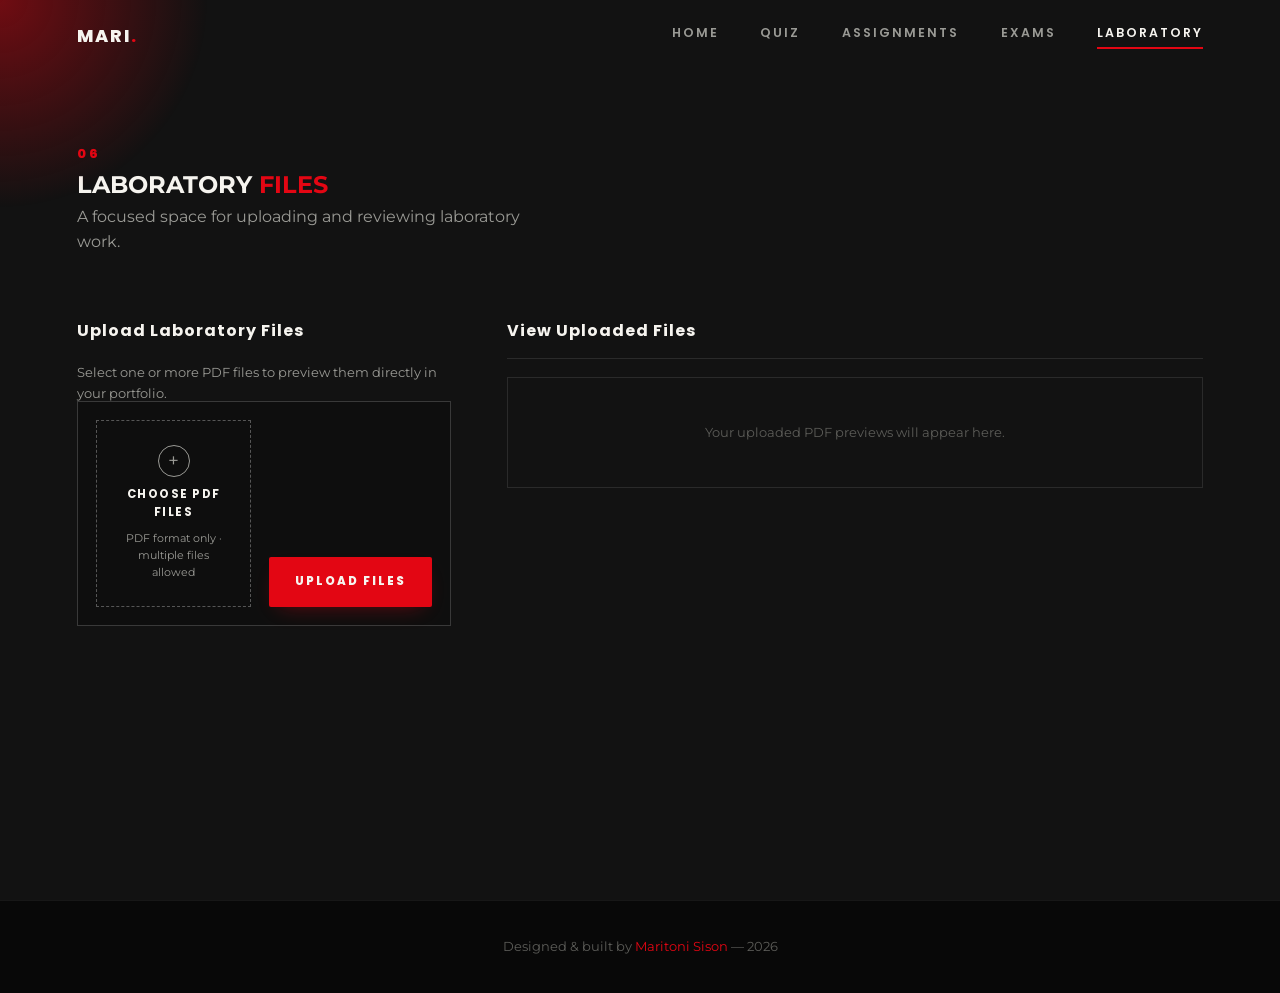
==== laboratory.html @ eb8368e0 "Added Laboratory page with PDF upload feature." ====
<!DOCTYPE html>
<html lang="en">
<head>
<meta charset="UTF-8">
<meta name="viewport" content="width=device-width, initial-scale=1.0">
<title>Laboratory — Maritoni Sison</title>
<link rel="preconnect" href="https://fonts.googleapis.com">
<link rel="preconnect" href="https://fonts.gstatic.com" crossorigin>
<link href="https://fonts.googleapis.com/css2?family=Goblin+One&display=swap" rel="stylesheet">
<link href="https://fonts.googleapis.com/css2?family=Archivo+Black&family=Montserrat:wght@300;400;500;600;700;800&family=Poppins:wght@300;400;600;700;800;900&display=swap" rel="stylesheet">
<link rel="stylesheet" href="styles.css">
</head>
<body>
<div class="cursor-glow" id="cursorGlow"></div>

<header class="navbar" id="navbar">
  <div class="nav-inner">
    <a href="index.html#home" class="nav-logo">MARI<span class="dot">.</span></a>
    <nav class="nav-links" id="navLinks">
      <a href="index.html#home" class="nav-link" data-section="home">HOME</a>
      <a href="index.html#quiz" class="nav-link" data-section="quiz">QUIZ</a>
      <a href="index.html#assignments" class="nav-link" data-section="assignments">ASSIGNMENTS</a>
      <a href="index.html#exams" class="nav-link" data-section="exams">EXAMS</a>
      <a href="laboratory.html" class="nav-link active" data-section="laboratory">LABORATORY</a>
    </nav>
    <button class="nav-toggle" id="navToggle" aria-label="Toggle menu">
      <span></span><span></span><span></span>
    </button>
  </div>
</header>

<main>
  <section id="laboratory" class="section laboratory-page">
    <div class="section-head reveal in-view">
      <span class="section-num">06</span>
      <h1>LABORATORY <span class="text-accent">FILES</span></h1>
      <p>A focused space for uploading and reviewing laboratory work.</p>
    </div>

    <div class="laboratory-layout">
      <div class="laboratory-upload reveal in-view">
        <h3>Upload Laboratory Files</h3>
        <p>Select one or more PDF files to preview them directly in your portfolio.</p>
        <form id="laboratoryForm" class="entry-form">
          <label class="laboratory-picker" for="laboratoryFiles">
            <span class="laboratory-picker-icon" aria-hidden="true">+</span>
            <span class="laboratory-picker-title">CHOOSE PDF FILES</span>
            <span class="laboratory-picker-note" id="laboratoryFileName">PDF format only · multiple files allowed</span>
            <input id="laboratoryFiles" type="file" accept="application/pdf,.pdf" multiple required>
          </label>
          <button class="button" type="submit">UPLOAD FILES</button>
        </form>
      </div>

      <div class="laboratory-viewer reveal in-view">
        <h2 class="laboratory-files-title">View Uploaded Files</h2>
        <p class="laboratory-empty" id="laboratoryEmpty">Your uploaded PDF previews will appear here.</p>
        <div id="laboratoryPreviews"></div>
      </div>
    </div>
  </section>
</main>

<footer class="footer">
  <p>Designed &amp; built by <span class="text-accent">Maritoni Sison</span> — 2026</p>
</footer>
<script src="script.js"></script>
</body>
</html>
---- styles.css ----
/* =========================================================
   TOKENS
========================================================= */
:root{
  --black:#080808;
  --black-2:#121212;
  --black-3:#1b1b1b;
  --red:#e30613;
  --red-deep:#8c0009;
  --red-glow: rgba(227,6,19,.45);
  --white:#f6f4ef;
  --grey:#9a9a95;
  --grey-dim:#5c5c58;

  --font-display:'Poppins', sans-serif;
  --font-body:'Montserrat', sans-serif;
  --font-script:'Great Vibes', cursive;

  --ease: cubic-bezier(.16,.84,.44,1);
}

*{ margin:0; padding:0; box-sizing:border-box; }

html{ scroll-behavior:smooth; }

body{
  background:var(--black);
  color:var(--white);
  font-family:var(--font-body);
  overflow-x:hidden;
  line-height:1.6;
}

::selection{ background:var(--red); color:var(--white); }

a{ text-decoration:none; color:inherit; }
ul{ list-style:none; }

.text-accent{ color:var(--red); }

@media (prefers-reduced-motion: reduce){
  *{ animation-duration:.001ms !important; animation-iteration-count:1 !important; transition-duration:.001ms !important; scroll-behavior:auto !important; }
}

/* =========================================================
   CURSOR GLOW (signature ambient element)
========================================================= */
.cursor-glow{
  position:fixed;
  top:0; left:0;
  width:420px; height:420px;
  border-radius:50%;
  background:radial-gradient(circle, var(--red-glow) 0%, transparent 70%);
  pointer-events:none;
  z-index:2;
  transform:translate(-50%,-50%);
  opacity:0;
  transition:opacity .4s var(--ease);
  will-change:transform;
}
@media (hover:hover){
  .cursor-glow{ opacity:1; }
}

/* =========================================================
   NAVBAR
========================================================= */
.navbar{
  position:fixed;
  top:0; left:0; right:0;
  z-index:100;
  padding:22px 6vw;
  display:flex;
  transition:background .35s var(--ease), padding .35s var(--ease), border-color .35s var(--ease);
  border-bottom:1px solid transparent;
}
.navbar.scrolled{
  background:rgba(8,8,8,.85);
  backdrop-filter:blur(10px);
  padding:14px 6vw;
  border-bottom:1px solid rgba(255,255,255,.08);
}
.nav-inner{
  width:100%;
  display:flex;
  align-items:center;
  justify-content:space-between;
}
.nav-logo{
  font-family:var(--font-display);
  font-weight:800;
  letter-spacing:2px;
  font-size:1.1rem;
}
.nav-logo .dot{ color:var(--red); }

.nav-links{
  display:flex;
  gap:2.6rem;
}
.nav-link{
  font-family:var(--font-display);
  font-size:.78rem;
  font-weight:600;
  letter-spacing:2px;
  color:var(--grey);
  position:relative;
  padding-bottom:6px;
  transition:color .3s var(--ease);
}
.nav-link span{
  font-size:.62rem;
  color:var(--white);
  margin-right:6px;
  font-weight:700;
}
.nav-link::after{
  content:'';
  position:absolute;
  left:0; bottom:0;
  height:2px; width:0;
  background:var(--red);
  transition:width .35s var(--ease);
}
.nav-link:hover, .nav-link.active{ color:var(--white); }
.nav-link:hover::after, .nav-link.active::after{ width:100%; }

.nav-toggle{
  display:none;
  flex-direction:column;
  gap:5px;
  background:none;
  border:none;
  cursor:pointer;
  z-index:110;
}
.nav-toggle span{
  width:26px; height:2px;
  background:var(--white);
  transition:transform .3s var(--ease), opacity .3s var(--ease), background .3s var(--ease);
}
.nav-toggle.open span:nth-child(1){ transform:translateY(7px) rotate(45deg); background:var(--red); }
.nav-toggle.open span:nth-child(2){ opacity:0; }
.nav-toggle.open span:nth-child(3){ transform:translateY(-7px) rotate(-45deg); background:var(--red); }

/* =========================================================
   SECTION SHELL
========================================================= */
.section{
  position:relative;
  padding:140px 6vw 100px;
  min-height:100vh;
}
.section-head{
  max-width:640px;
  margin-bottom:64px;
}
.section-num{
  font-family:var(--font-display);
  color:var(--red);
  font-weight:800;
  font-size:.8rem;
  letter-spacing:3px;
}
.section-head h2{
  font-family:var(--font-display);
  font-size:clamp(2.2rem, 5vw, 3.4rem);
  font-weight:800;
  letter-spacing:1px;
  margin:.4rem 0 1rem;
}
.section-head p{
  color:var(--grey);
  font-size:.98rem;
  max-width:460px;
}

/* =========================================================
   HERO / HOME
========================================================= */
.hero{
  min-height:100vh;
  display:flex;
  flex-direction:column;
  justify-content:center;
  padding-top:110px;
  isolation:isolate;
  background:#000 url('final.png') center center / cover no-repeat;
  overflow:hidden;
}

.hero::before{
  content:'';
  position:absolute;
  inset:0;
  z-index:-1;
  background:linear-gradient(90deg, rgba(0,0,0,.04) 30%, rgba(0,0,0,.7) 74%, rgba(0,0,0,.86));
  pointer-events:none;
}

.hero-noise{
  position:absolute; inset:0;
  background-image:radial-gradient(rgba(255,255,255,.035) 1px, transparent 1px);
  background-size:3px 3px;
  z-index:0;
  pointer-events:none;
}

/* ---- print-frame corner marks (reference detail) ---- */
.frame-marks{
  position:absolute;
  inset:0;
  z-index:4;
  pointer-events:none;
}
.frame-vline{
  position:absolute;
  left:clamp(20px, 4vw, 48px);
  top:12%;
  bottom:12%;
  width:1px;
  background:rgba(255,255,255,.12);
}
.mark{
  position:absolute;
  font-family:monospace;
  font-size:14px;
  line-height:1;
  color:rgba(255,255,255,.25);
}
.mark-tl{ top:26px; left:22px; }
.mark-tr{ top:26px; right:22px; }
.mark-bl{ bottom:26px; left:22px; }
.mark-br{ bottom:26px; right:22px; }

/* ---- stage: wordmark + portrait + signature ---- */
.hero-stage{
  position:relative;
  z-index:1;
  width:100%;
  min-height:clamp(520px, 76vh, 740px);
  padding:0 8vw;
  display:flex;
  justify-content:flex-end;
  align-items:center;
}

.hero-copy{
  position:relative;
  z-index:3;
  width:min(44%, 560px);
  display:flex;
  flex-direction:column;
  align-items:flex-start;
  padding:clamp(1.5rem, 3vw, 3rem) 0;
}

.hero-mega{
  font-family:'Goblin One', serif;
  font-weight:400;
  font-style:normal;
  font-size:clamp(4.4rem, 8.5vw, 8.6rem);
  line-height:.78;
  letter-spacing:-.035em;
  color:var(--white);
  text-align:left;
  text-transform:uppercase;
  position:relative;
  z-index:1;
  white-space:normal;
}

.hero-signature{
  position:relative;
  z-index:3;
  width:min(390px, 100%);
  margin-top:clamp(1.7rem, 3vw, 3rem);
  text-align:left;
}
.hero-kicker{
  color:var(--red);
  font-family:var(--font-display);
  font-size:.68rem;
  font-weight:700;
  letter-spacing:4px;
  margin-bottom:10px;
}
.hero-script{
  font-family:Georgia, 'Times New Roman', serif;
  color:var(--white);
  font-size:clamp(1.7rem, 3vw, 2.7rem);
  font-style:italic;
  letter-spacing:.02em;
  line-height:1;
  text-shadow:0 2px 20px rgba(0,0,0,.5);
}
.hero-blurb{
  margin-top:14px;
  color:rgba(255,255,255,.78);
  font-weight:300;
  font-size:clamp(.68rem, 1.1vw, .78rem);
  line-height:1.75;
  letter-spacing:.2px;
}
.accent-word{ color:var(--red); font-weight:700; }

/* ---- footer row: mini actions + scroll cue ---- */
.hero-foot{
  position:relative;
  z-index:3;
  width:100%;
  margin-top:clamp(1rem, 3vw, 2rem);
  padding:0 6vw;
  display:flex;
  align-items:center;
  justify-content:space-between;
}
.hero-mini-actions{
  display:flex;
  gap:14px;
}
.btn{
  font-family:var(--font-display);
  font-size:.78rem;
  font-weight:700;
  letter-spacing:2px;
  padding:15px 30px;
  border-radius:2px;
  transition:all .35s var(--ease);
  display:inline-block;
}
.btn-sm{ padding:11px 20px; font-size:.68rem; }
.btn-primary{
  background:var(--red);
  color:var(--white);
  box-shadow:0 10px 30px -8px var(--red-glow);
}
.btn-primary:hover{ background:var(--white); color:var(--black); transform:translateY(-3px); }
.btn-ghost{
  border:1px solid rgba(255,255,255,.25);
  color:var(--white);
}
.btn-ghost:hover{ border-color:var(--red); color:var(--red); transform:translateY(-3px); }

.scroll-cue{
  display:flex;
  flex-direction:column;
  align-items:center;
  gap:10px;
  font-family:var(--font-display);
  font-size:.62rem;
  letter-spacing:3px;
  color:var(--grey);
}
.scroll-cue-line{
  width:1px; height:38px;
  background:linear-gradient(var(--red), transparent);
  animation:cue 1.8s ease-in-out infinite;
}
@keyframes cue{
  0%{ transform:scaleY(0); transform-origin:top; }
  50%{ transform:scaleY(1); transform-origin:top; }
  50.01%{ transform-origin:bottom; }
  100%{ transform:scaleY(0); transform-origin:bottom; }
}

/* =========================================================
   REVEAL ON SCROLL
========================================================= */
.reveal{
  opacity:0;
  transform:translateY(28px);
  transition:opacity .8s var(--ease), transform .8s var(--ease);
}
.reveal.in-view{ opacity:1; transform:translateY(0); }

/* =========================================================
   ABOUT ME SECTION
========================================================= */
.about-section{
  background:var(--white);
  color:var(--black);
  padding-top:130px;
}

.about-heading{
  display:flex;
  align-items:baseline;
  gap:20px;
  margin-bottom:70px;
}
.about-num{
  color:rgba(8,8,8,.25);
}
.about-title{
  font-family:var(--font-display);
  font-weight:900;
  font-size:clamp(2.6rem, 7vw, 5.2rem);
  letter-spacing:1px;
  color:var(--red);
  line-height:.95;
}

.about-body{
  display:grid;
  grid-template-columns:.85fr 1.15fr;
  gap:64px;
  align-items:center;
}

.about-photo{
  position:relative;
  width:100%;
}
.about-photo-frame{
  position:relative;
  width:100%;
  aspect-ratio:4 / 5;
  background:var(--black-2);
  border-radius:6px;
  overflow:hidden;
  box-shadow:14px 14px 0 var(--red);
  transition:transform .5s var(--ease), box-shadow .5s var(--ease);
}
.about-photo-frame img{
  width:100%; height:100%;
  object-fit:cover;
  display:block;
  filter:grayscale(15%) contrast(1.05);
  transition:filter .5s var(--ease), transform .6s var(--ease);
}
.about-photo:hover .about-photo-frame{
  transform:translate(-6px,-6px);
  box-shadow:20px 20px 0 var(--red);
}
.about-photo:hover .about-photo-frame img{
  filter:grayscale(0%) contrast(1);
  transform:scale(1.04);
}
.about-photo-tag{
  position:absolute;
  bottom:-16px; left:24px;
  background:var(--black);
  color:var(--white);
  font-family:var(--font-display);
  font-size:.62rem;
  font-weight:700;
  letter-spacing:2px;
  padding:8px 14px;
  border-radius:3px;
}

.about-name{
  font-family:var(--font-display);
  font-weight:800;
  font-size:clamp(1.5rem, 3vw, 2.1rem);
  letter-spacing:1px;
  text-transform:uppercase;
  color:var(--red);
  margin-bottom:22px;
}

.about-desc{
  font-family:var(--font-body);
  font-weight:400;
  font-size:1rem;
  line-height:1.85;
  color:#3a3a3a;
  max-width:520px;
  margin-bottom:36px;
}

.about-skills-label{
  font-family:var(--font-display);
  font-size:.68rem;
  font-weight:700;
  letter-spacing:3px;
  color:var(--black);
  margin-bottom:16px;
  padding-bottom:10px;
  border-bottom:2px solid var(--black);
  display:inline-block;
}

.skills-list{
  display:grid;
  grid-template-columns:repeat(2, minmax(0,1fr));
  gap:12px 28px;
  margin-top:18px;
}
.skills-list li{
  display:flex;
  align-items:center;
  gap:12px;
  font-family:var(--font-body);
  font-weight:600;
  font-size:.92rem;
  color:var(--black);
  transition:transform .3s var(--ease), color .3s var(--ease);
}
.skills-list li:hover{
  transform:translateX(6px);
  color:var(--red);
}
.skill-mark{
  width:9px; height:9px;
  background:var(--red);
  flex:none;
  transform:rotate(45deg);
}

/* =========================================================
   PROJECTS SECTION
========================================================= */
.projects-section{ background:var(--black-2); }
.projects-grid{ display:grid; grid-template-columns:repeat(3,1fr); gap:24px; }
.project-card{ background:var(--black-3); border:1px solid rgba(255,255,255,.1); min-height:310px; padding:28px; position:relative; transition:transform .4s var(--ease), border-color .4s var(--ease); }
.project-card:hover{ border-color:var(--red); transform:translateY(-8px); }
.project-card-red{ background:var(--red); border-color:var(--red); }
.project-number{ color:var(--red); font-family:var(--font-display); font-size:2.8rem; line-height:1; }
.project-card-red .project-number,.project-card-red .project-type{ color:var(--white); }
.project-type{ color:var(--red); font-family:var(--font-display); font-size:.62rem; font-weight:700; letter-spacing:2px; margin-top:36px; }
.project-card h3{ font-family:var(--font-display); font-size:1.3rem; margin:12px 0 14px; }
.project-card p:not(.project-type){ color:var(--grey); font-size:.84rem; line-height:1.8; }
.project-card-red p:not(.project-type){ color:rgba(255,255,255,.78); }
.project-line{ background:var(--red); bottom:28px; height:3px; left:28px; position:absolute; width:42px; }
.project-card-red .project-line{ background:var(--white); }

/* =========================================================
   QUIZ SECTION
========================================================= */
.quiz-section{ background:var(--black-2); }

.quiz-grid{
  display:grid;
  grid-template-columns:repeat(3, 1fr);
  gap:28px;
}

.quiz-card{
  perspective:1200px;
  height:230px;
}
.quiz-card-inner{
  position:relative;
  width:100%; height:100%;
  transition:transform .7s var(--ease);
  transform-style:preserve-3d;
  cursor:pointer;
}
.quiz-card.flipped .quiz-card-inner{ transform:rotateY(180deg); }

.quiz-face{
  position:absolute; inset:0;
  backface-visibility:hidden;
  border-radius:10px;
  padding:26px;
  display:flex;
  flex-direction:column;
  justify-content:space-between;
}
.quiz-front{
  background:var(--black-3);
  border:1px solid rgba(255,255,255,.08);
}
.quiz-front:hover{ border-color:var(--red); }
.quiz-back{
  background:linear-gradient(150deg, var(--red-deep), var(--red));
  transform:rotateY(180deg);
  color:var(--white);
}
.quiz-tag{
  font-family:var(--font-display);
  font-size:.65rem;
  letter-spacing:2px;
  color:var(--red);
  font-weight:700;
}
.quiz-back .quiz-tag{ color:rgba(255,255,255,.75); }
.quiz-q{
  font-family:var(--font-display);
  font-size:1.15rem;
  font-weight:600;
  line-height:1.35;
}
.quiz-hint{
  font-size:.75rem;
  color:var(--grey-dim);
  letter-spacing:1px;
}
.quiz-remove{
  align-self:flex-start;
  background:transparent;
  border:1px solid rgba(255,255,255,.22);
  color:var(--grey);
  cursor:pointer;
  font-family:var(--font-display);
  font-size:.6rem;
  font-weight:700;
  letter-spacing:1.5px;
  padding:8px 12px;
  transition:background .3s var(--ease), border-color .3s var(--ease), color .3s var(--ease);
}
.quiz-remove:hover{ background:var(--white); border-color:var(--white); color:var(--black); }
.quiz-back .quiz-remove{ border-color:rgba(255,255,255,.45); color:var(--white); }
.quiz-back .quiz-remove:hover{ background:var(--white); color:var(--red-deep); }
.quiz-back .quiz-hint{ color:rgba(255,255,255,.65); }
.quiz-a{
  font-size:.95rem;
  font-weight:500;
}

/* =========================================================
   ASSIGNMENTS SECTION
========================================================= */
.assignments-section{ background:var(--black); }

.assignments-grid{
  display:grid;
  grid-template-columns:repeat(3, 1fr);
  gap:26px;
}

.assign-card{
  position:relative;
  background:var(--black-3);
  border:1px solid rgba(255,255,255,.08);
  border-radius:10px;
  overflow:hidden;
  transition:transform .45s var(--ease), border-color .45s var(--ease);
}
.assign-card:hover{ transform:translateY(-8px); border-color:var(--red); }

.assign-thumb{
  height:150px;
  position:relative;
  display:flex;
  align-items:center;
  justify-content:center;
  font-family:var(--font-display);
  font-weight:800;
  font-size:2.2rem;
  color:rgba(255,255,255,.12);
  overflow:hidden;
}
.assign-thumb::after{
  content:attr(data-code);
}
.assign-overlay{
  position:absolute; inset:0;
  background:rgba(227,6,19,.9);
  display:flex;
  align-items:center;
  justify-content:center;
  opacity:0;
  transition:opacity .35s var(--ease);
  font-family:var(--font-display);
  font-size:.75rem;
  letter-spacing:2px;
  font-weight:700;
  color:var(--white);
}
.assign-card:hover .assign-overlay{ opacity:1; }

.assign-body{ padding:20px 22px 24px; }
.assign-subject{
  font-size:.65rem;
  letter-spacing:2px;
  color:var(--red);
  font-family:var(--font-display);
  font-weight:700;
  margin-bottom:8px;
}
.assign-title{
  font-family:var(--font-display);
  font-weight:600;
  font-size:1.05rem;
  margin-bottom:14px;
}
.progress-track{
  width:100%; height:5px;
  background:rgba(255,255,255,.08);
  border-radius:3px;
  overflow:hidden;
  margin-bottom:8px;
}
.progress-fill{
  height:100%;
  width:0%;
  background:linear-gradient(90deg, var(--red-deep), var(--red));
  border-radius:3px;
  transition:width 1.2s var(--ease);
}
.progress-label{
  font-size:.72rem;
  color:var(--grey);
  display:flex;
  justify-content:space-between;
}

/* =========================================================
   EXAMS SECTION
========================================================= */
.exams-section{ background:var(--black-2); }

.exams-layout{
  display:grid;
  grid-template-columns:1.6fr 1fr;
  gap:40px;
  align-items:start;
}

.exams-table-wrap{
  background:var(--black-3);
  border:1px solid rgba(255,255,255,.08);
  border-radius:10px;
  overflow:hidden;
}
.exams-table{
  width:100%;
  border-collapse:collapse;
}
.exams-table th{
  text-align:left;
  font-family:var(--font-display);
  font-size:.65rem;
  letter-spacing:2px;
  color:var(--red);
  padding:18px 22px;
  border-bottom:1px solid rgba(255,255,255,.1);
}
.exams-table td{
  padding:16px 22px;
  font-size:.88rem;
  color:var(--white);
  border-bottom:1px solid rgba(255,255,255,.05);
}
.exams-table tbody tr{ transition:background .3s var(--ease); }
.exams-table tbody tr:hover{ background:rgba(227,6,19,.06); }
.exams-table tbody tr:last-child td{ border-bottom:none; }

.status-pill{
  display:inline-block;
  padding:5px 12px;
  border-radius:20px;
  font-size:.68rem;
  font-weight:700;
  letter-spacing:.5px;
  font-family:var(--font-display);
}
.status-passed{ background:rgba(227,6,19,.15); color:var(--red); }
.status-upcoming{ background:rgba(255,255,255,.1); color:var(--grey); }
.status-review{ background:rgba(255,180,0,.12); color:#e3a600; }

.exams-materials h3{
  font-family:var(--font-display);
  font-size:1rem;
  letter-spacing:1px;
  margin-bottom:20px;
  padding-bottom:14px;
  border-bottom:1px solid rgba(255,255,255,.1);
}
.materials-list li{
  display:flex;
  align-items:center;
  gap:14px;
  padding:14px 0;
  border-bottom:1px solid rgba(255,255,255,.06);
  font-size:.88rem;
  transition:transform .3s var(--ease), color .3s var(--ease);
  cursor:default;
}
.materials-list li:hover{ transform:translateX(6px); color:var(--red); }
.materials-list li:last-child{ border-bottom:none; }
.material-icon{
  width:34px; height:34px;
  flex:none;
  border-radius:50%;
  background:rgba(227,6,19,.12);
  color:var(--red);
  display:flex;
  align-items:center;
  justify-content:center;
  font-family:var(--font-display);
  font-size:.7rem;
  font-weight:800;
}

/* =========================================================
  EDITABLE RECORD CONTROLS
========================================================= */
.entry-form{
  align-items:end;
  background:rgba(0,0,0,.22);
  border:1px solid rgba(255,255,255,.18);
  display:flex;
  gap:18px;
  justify-content:space-between;
  margin:-28px 0 38px;
  padding:18px;
}
.entry-form-light{ background:rgba(8,8,8,.04); border-color:rgba(8,8,8,.22); }
.form-fields{ display:grid; flex:1; gap:14px; grid-template-columns:repeat(3,minmax(0,1fr)); }
.entry-form-light .form-fields{ grid-template-columns:repeat(2,minmax(0,1fr)); }
.form-fields label{ color:var(--grey); display:flex; flex-direction:column; font-family:var(--font-display); font-size:.58rem; font-weight:700; gap:7px; letter-spacing:1.5px; text-transform:uppercase; }
.entry-form-light .form-fields label{ color:#4e4e4a; }
.form-fields input,.form-fields select{ background:rgba(255,255,255,.035); border:1px solid rgba(255,255,255,.3); border-radius:2px; color:var(--white); font-family:var(--font-body); font-size:.75rem; min-width:0; outline:none; padding:12px 13px; transition:border-color .25s var(--ease),background .25s var(--ease); }
.entry-form-light .form-fields input,.entry-form-light .form-fields select{ background:rgba(255,255,255,.65); border-color:rgba(8,8,8,.3); color:var(--black); }
.form-fields input:focus,.form-fields select:focus{ background:rgba(255,255,255,.08); border-color:var(--red); }
.entry-form-light .form-fields input:focus,.entry-form-light .form-fields select:focus{ background:#fff; }
.form-fields input::placeholder{ color:var(--grey-dim); }
.button-dark{ background:var(--black); color:var(--white); }
.button-dark:hover{ background:var(--red); color:var(--white); transform:translateY(-3px); }
.entry-form .button{
  background:var(--red);
  border:0;
  border-radius:2px;
  box-shadow:0 8px 22px -10px var(--red-glow);
  color:var(--white);
  cursor:pointer;
  font-family:var(--font-display);
  font-size:.72rem;
  font-weight:800;
  letter-spacing:2px;
  min-height:50px;
  padding:15px 26px;
  transition:background .3s var(--ease),color .3s var(--ease),transform .3s var(--ease);
  white-space:nowrap;
}
.entry-form .button:hover{ background:var(--white); color:var(--black); transform:translateY(-3px); }

/* =========================================================
  LABORATORY PAGE
========================================================= */
.laboratory-page{ background:var(--black-2); }
.laboratory-layout{ display:grid; grid-template-columns:minmax(240px,.7fr) minmax(0,1.3fr); gap:56px; align-items:start; }
.laboratory-upload{ position:sticky; top:110px; align-self:start; }
.laboratory-upload h3,.laboratory-files-title{ font-family:var(--font-display); font-size:1rem; letter-spacing:1px; margin-bottom:18px; }
.laboratory-upload p{ color:var(--grey); font-size:.84rem; margin-bottom:24px; }
.laboratory-picker{ align-items:center; border:1px dashed rgba(255,255,255,.3); color:var(--grey); cursor:pointer; display:flex; flex-direction:column; gap:8px; justify-content:center; min-height:166px; padding:24px 20px; text-align:center; transition:background .3s var(--ease),border-color .3s var(--ease),color .3s var(--ease); }
.laboratory-picker:hover,.laboratory-picker:focus-within{ background:rgba(227,6,19,.06); border-color:var(--red); color:var(--white); }
.laboratory-picker-icon{ align-items:center; border:1px solid currentColor; border-radius:50%; display:flex; font-size:1.2rem; height:32px; justify-content:center; line-height:1; width:32px; }
.laboratory-picker-title{ color:var(--white); font-family:var(--font-display); font-size:.72rem; font-weight:700; letter-spacing:1.5px; }
.laboratory-picker-note{ font-size:.68rem; }
.laboratory-picker-note.selected{ color:var(--red); font-weight:600; }
.laboratory-picker input{ height:1px; opacity:0; overflow:hidden; position:absolute; width:1px; }
.laboratory-files-title{ border-bottom:1px solid rgba(255,255,255,.1); padding-bottom:14px; }
.laboratory-empty{ border:1px solid rgba(255,255,255,.1); color:var(--grey-dim); padding:44px 24px; text-align:center; font-size:.84rem; }
.laboratory-file{ background:var(--black-3); border:1px solid rgba(255,255,255,.1); margin-top:22px; padding:20px; }
.laboratory-file-head{ align-items:start; display:flex; justify-content:space-between; gap:20px; margin-bottom:16px; }
.laboratory-file h3{ font-family:var(--font-display); font-size:.95rem; font-weight:600; overflow-wrap:anywhere; }
.laboratory-file-type{ color:var(--red); display:block; font-family:var(--font-display); font-size:.6rem; font-weight:700; letter-spacing:2px; margin-bottom:7px; }
.laboratory-file-size{ color:var(--grey); font-size:.7rem; white-space:nowrap; }
.laboratory-file embed{ background:#fff; display:block; height:500px; width:100%; }
.laboratory-file-link{ color:var(--red); display:inline-block; font-family:var(--font-display); font-size:.62rem; font-weight:700; letter-spacing:1.5px; margin-top:16px; }
.laboratory-file-link:hover{ color:var(--white); }

/* =========================================================
  FOOTER
========================================================= */
.footer{
  text-align:center;
  padding:36px 6vw;
  font-size:.8rem;
  color:var(--grey-dim);
  border-top:1px solid rgba(255,255,255,.06);
  background:var(--black);
}

/* =========================================================
   RESPONSIVE
========================================================= */
@media (max-width: 980px){
  .quiz-grid, .assignments-grid{ grid-template-columns:repeat(2, 1fr); }
  .exams-layout{ grid-template-columns:1fr; }
  .about-body{ grid-template-columns:1fr; gap:56px; }
  .about-photo-frame{ max-width:360px; margin:0 auto; }
  .about-photo:hover .about-photo-frame{ transform:none; }

  .hero-signature{ width:min(300px, 100%); }
  .hero-blurb{ font-size:.7rem; }
  .laboratory-layout{ grid-template-columns:1fr; }
  .laboratory-upload{ position:static; }
}

@media (max-width: 720px){
  .nav-links{
    position:fixed;
    top:0; right:0;
    height:100vh;
    width:72vw;
    background:rgba(8,8,8,.98);
    backdrop-filter:blur(12px);
    flex-direction:column;
    justify-content:center;
    gap:2.2rem;
    padding:0 12vw;
    transform:translateX(100%);
    transition:transform .45s var(--ease);
    z-index:105;
    border-left:1px solid rgba(227,6,19,.2);
  }
  .nav-links.open{ transform:translateX(0); }
  .nav-toggle{ display:flex; }

  .quiz-grid, .assignments-grid{ grid-template-columns:1fr; }

  .section{ padding:110px 6vw 70px; }
  .cursor-glow{ display:none; }

  .hero-stage{
    min-height:0;
    padding:30px 8vw 0;
    display:flex;
    flex-direction:column;
    align-items:stretch;
    gap:0;
  }
  .hero-copy{ width:100%; align-items:center; text-align:center; }
  .hero-mega{ font-size:clamp(3.6rem, 16vw, 6.5rem); text-align:center; }
  .hero-signature{
    width:100%;
    text-align:center;
    margin-top:34px;
  }
  .hero-blurb{ margin-left:auto; margin-right:auto; max-width:340px; }
  .hero-foot{ flex-direction:column; gap:22px; margin-top:2.2rem; }
  .frame-vline{ display:none; }

  .about-section{ padding-top:100px; }
  .about-heading{ margin-bottom:44px; }
  .skills-list{ grid-template-columns:1fr; }
  .about-photo-tag{ left:14px; bottom:-14px; }
  .projects-grid{ grid-template-columns:1fr; }
  .entry-form{ align-items:stretch; flex-direction:column; margin-top:-18px; }
  .form-fields,.entry-form-light .form-fields{ grid-template-columns:1fr; }
  .entry-form .button{ align-self:flex-start; }
}
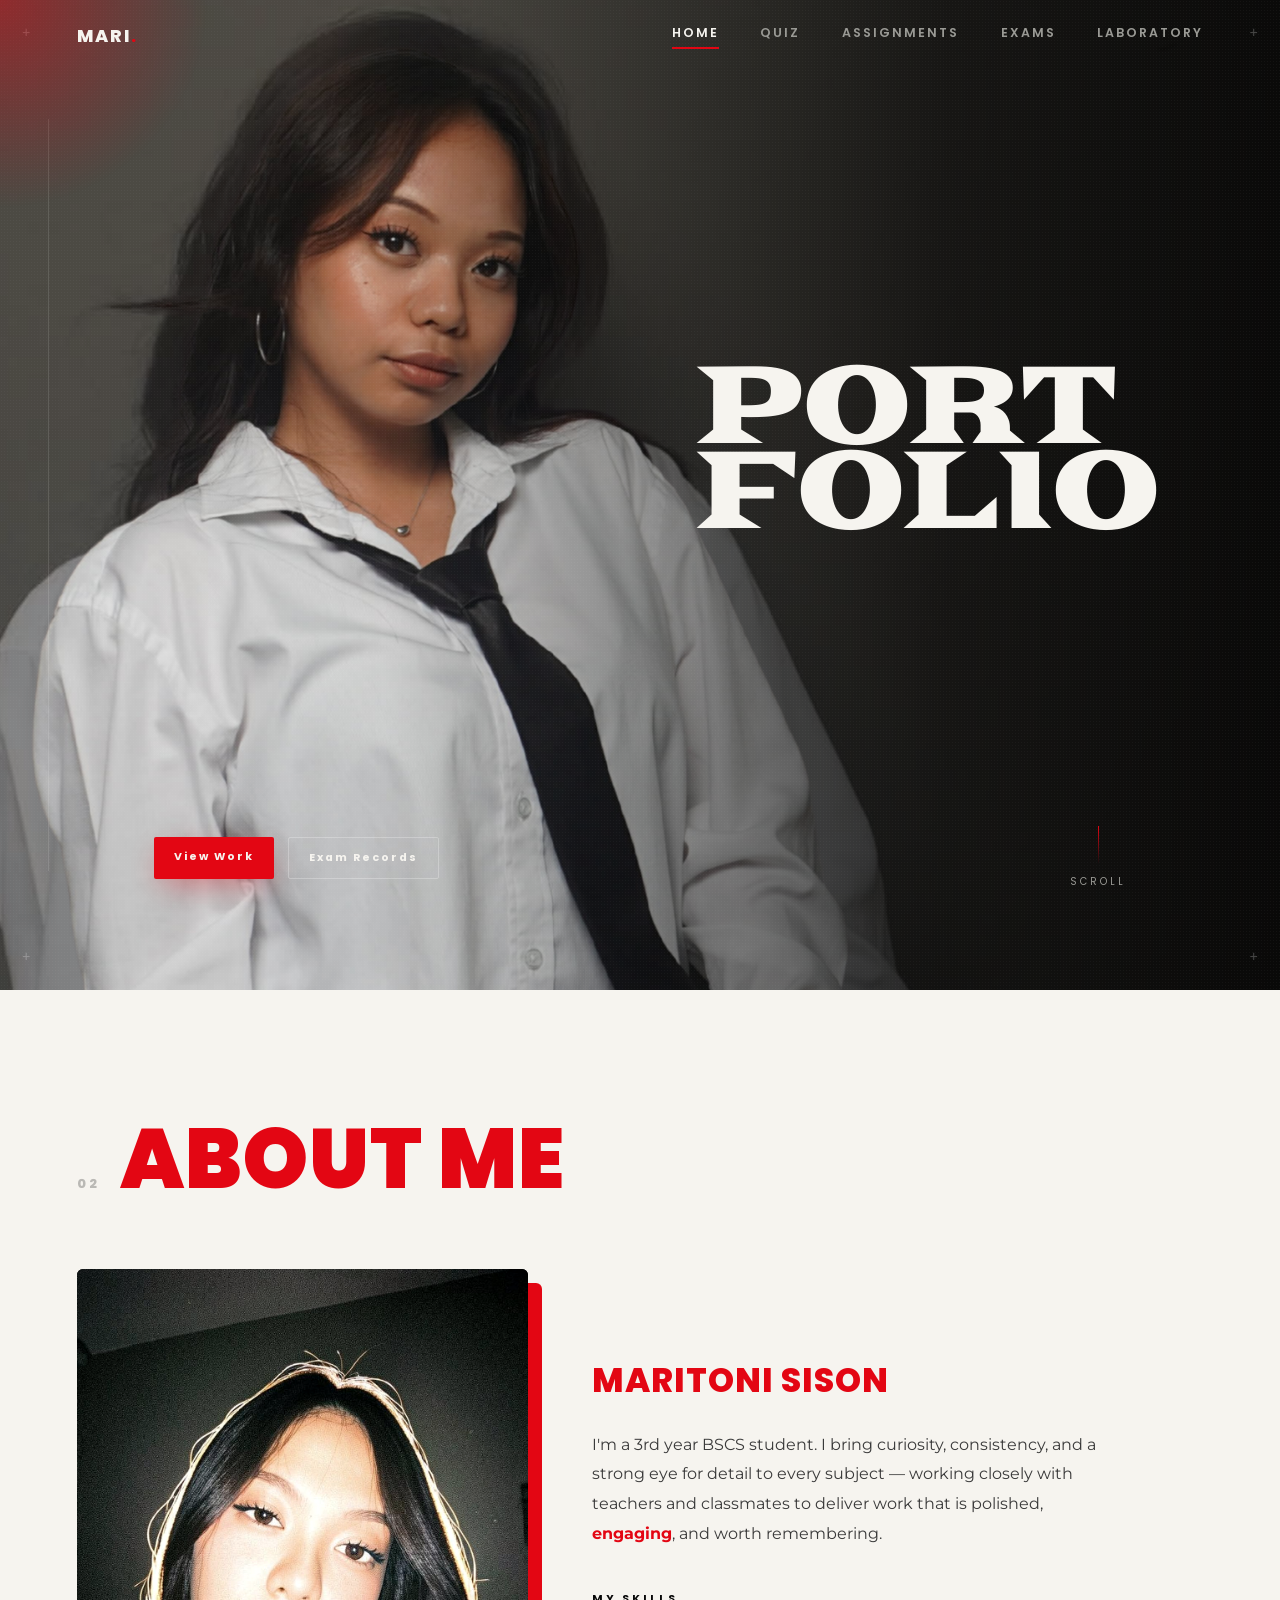
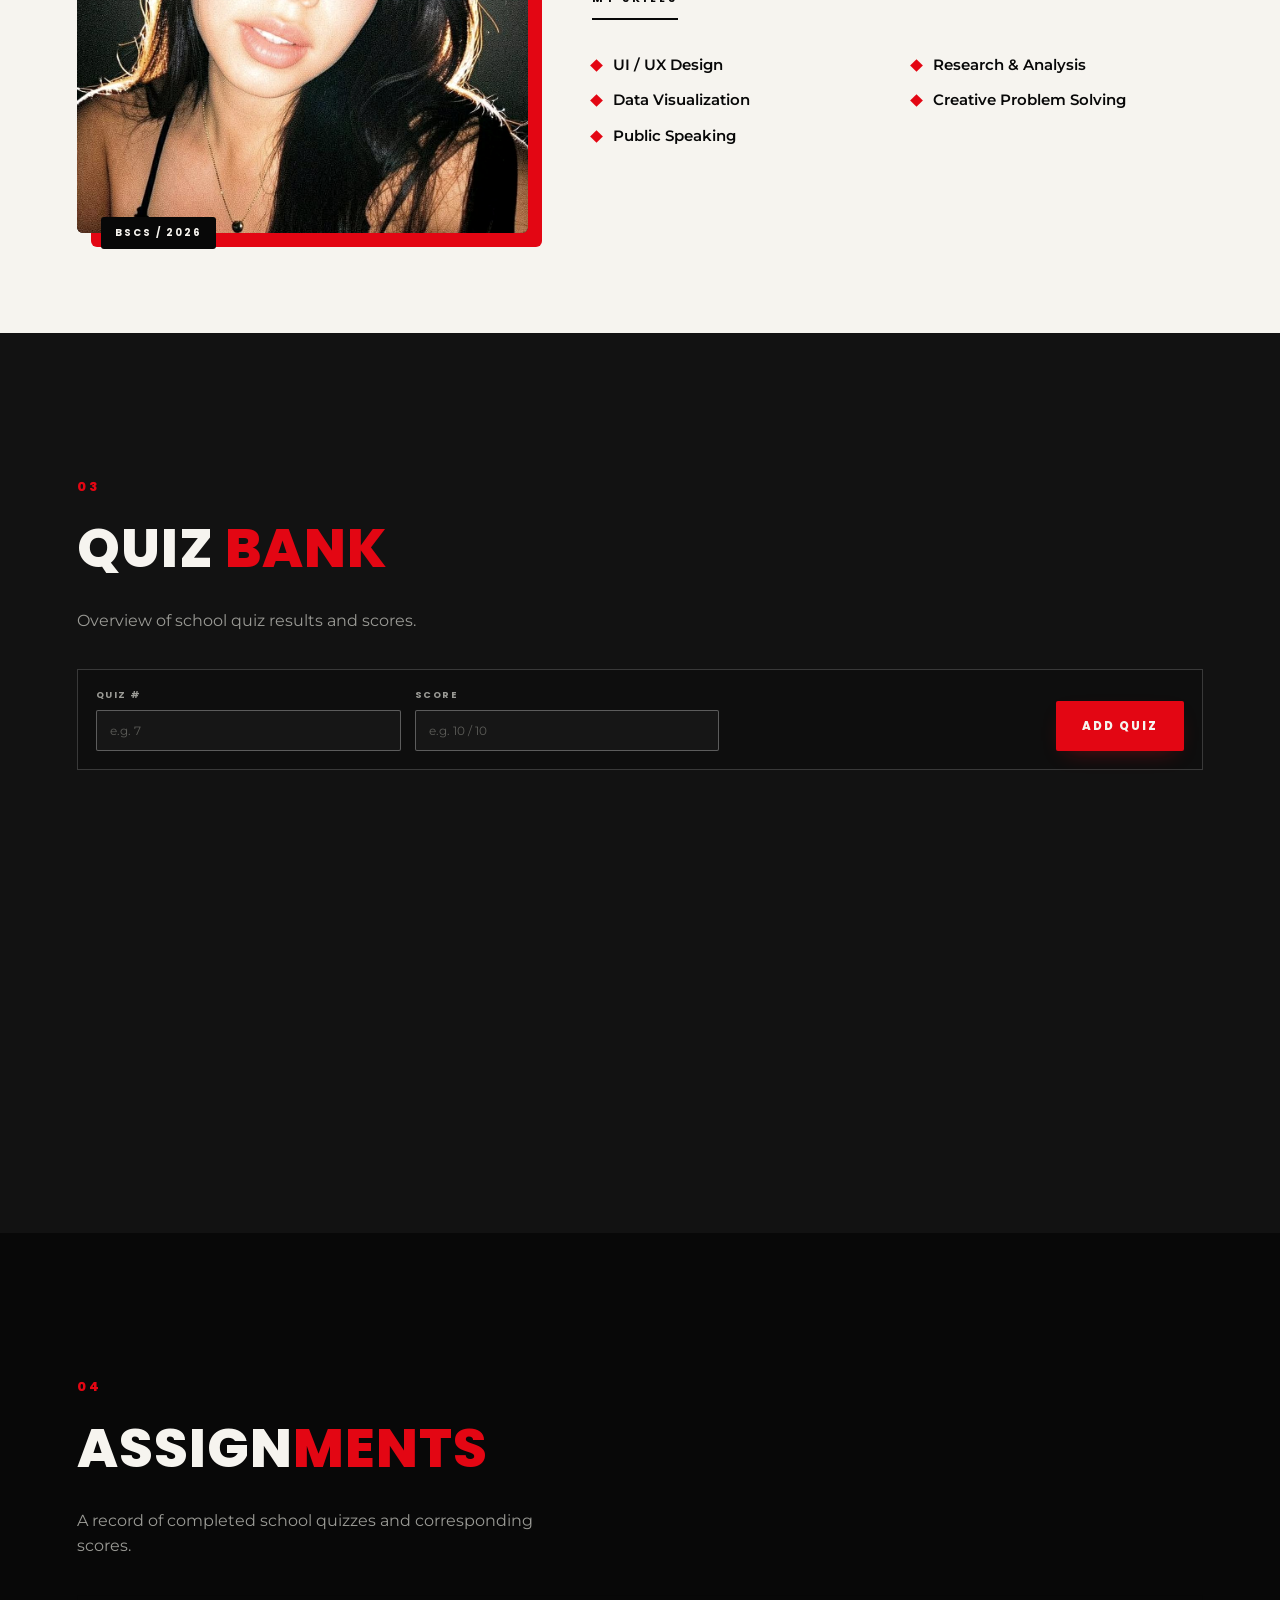
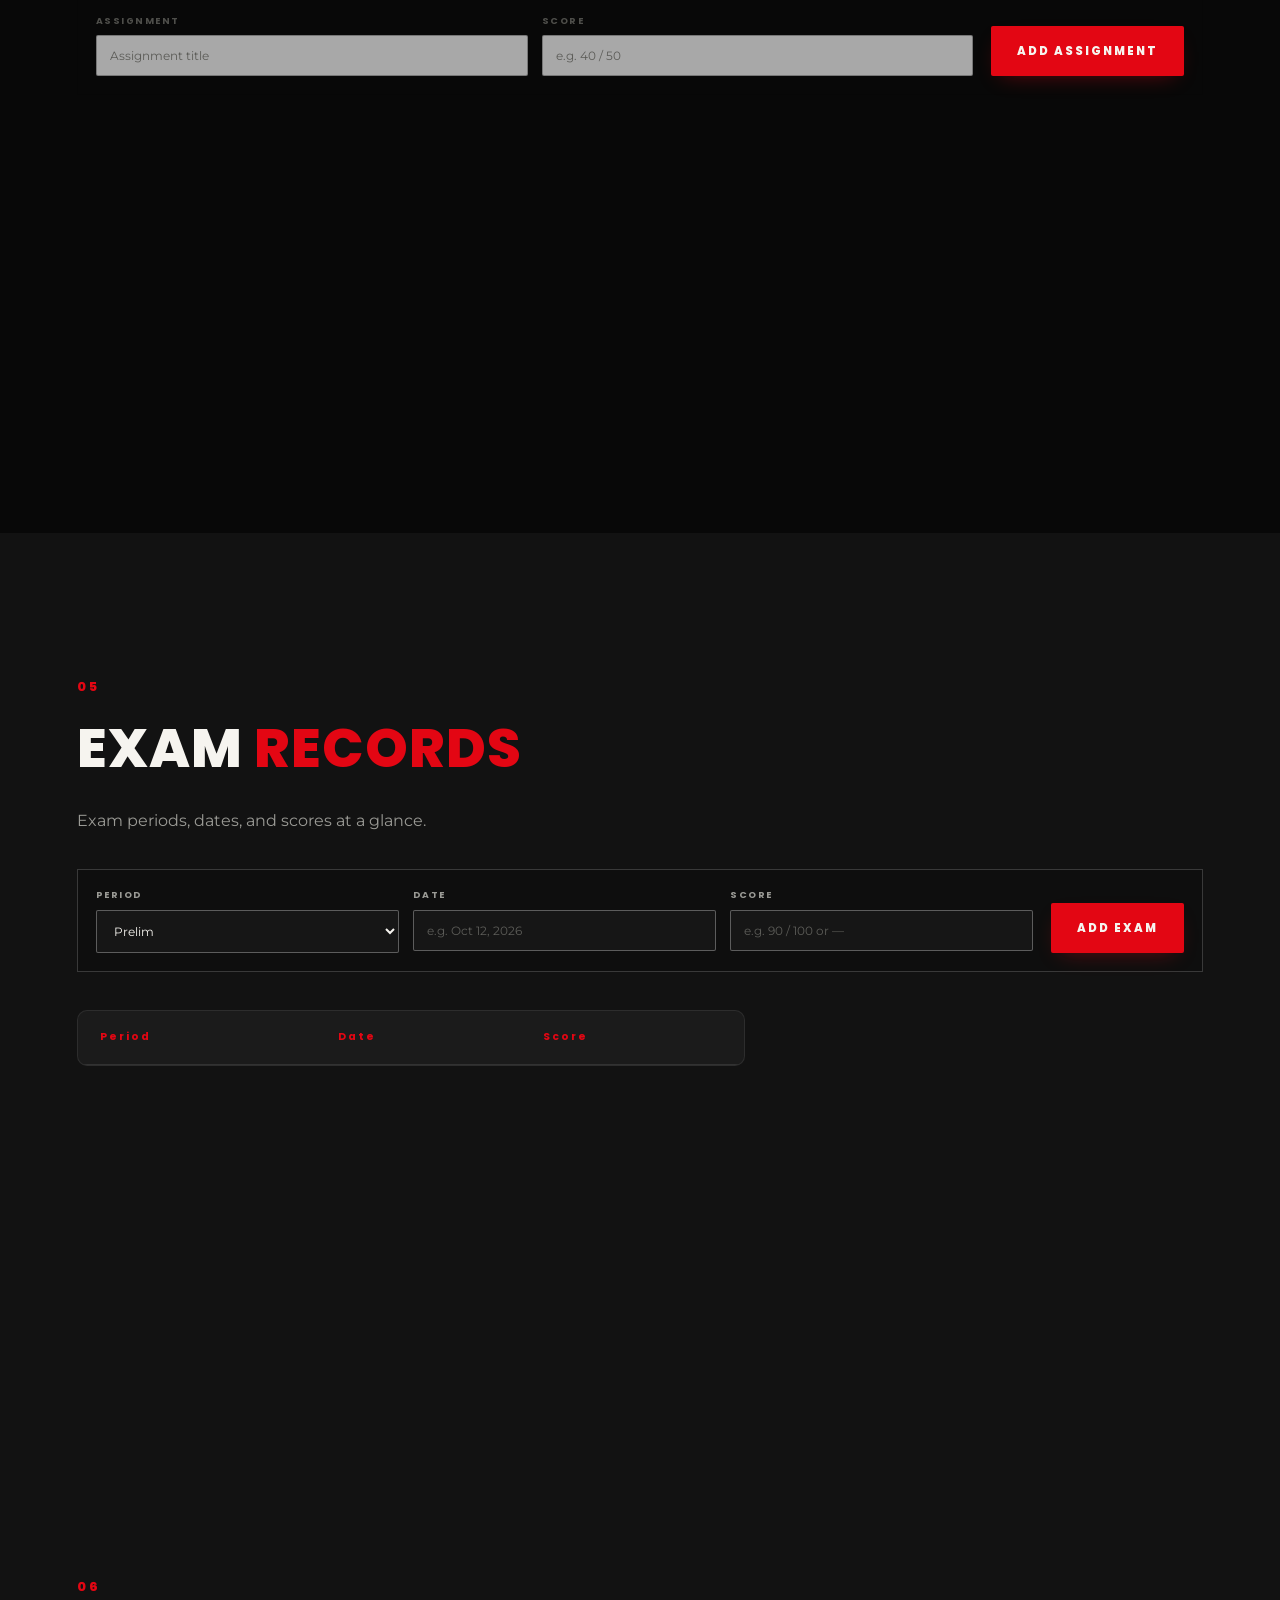
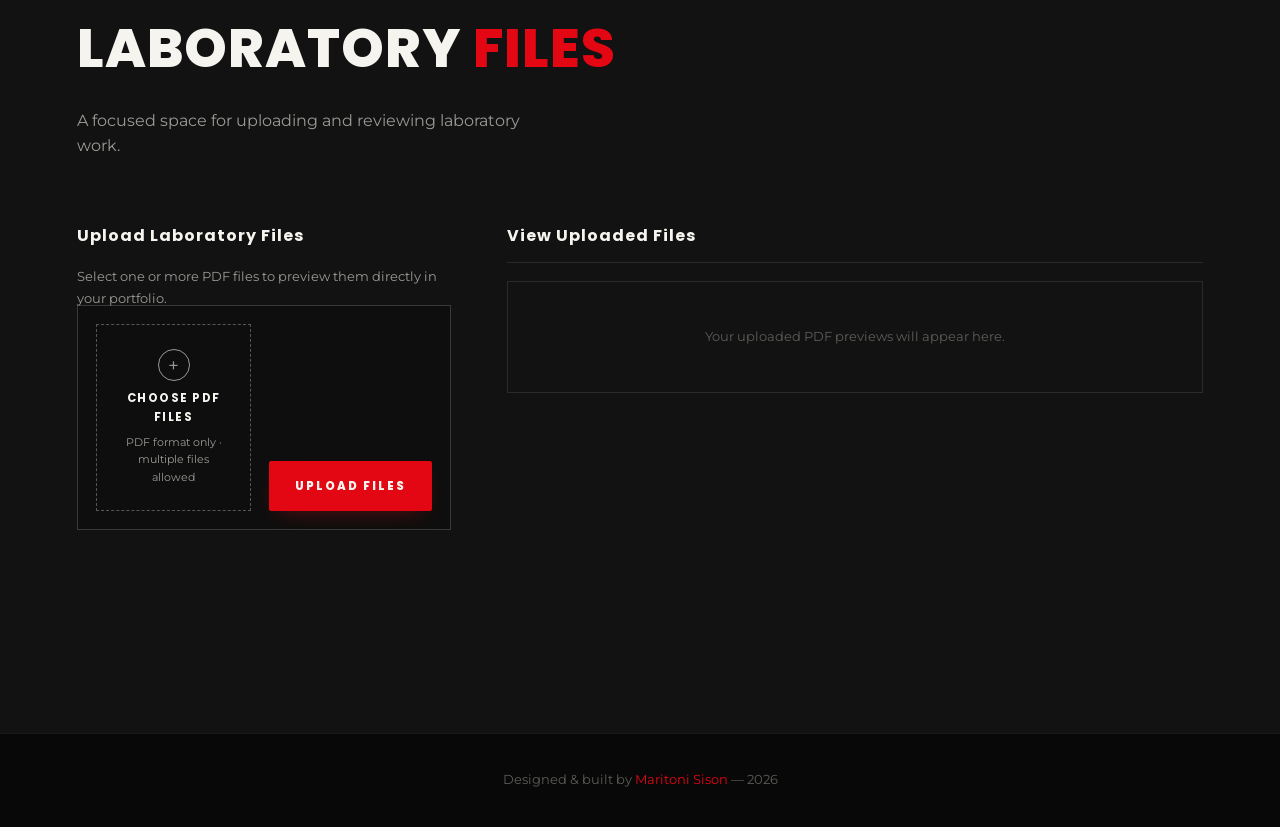
==== commit b6b8e9a7: "Added Laboratory page with PDF upload feature" ====
--- a/laboratory.html
+++ b/laboratory.html
@@ -2,68 +2,11 @@
 <html lang="en">
 <head>
 <meta charset="UTF-8">
-<meta name="viewport" content="width=device-width, initial-scale=1.0">
+<meta http-equiv="refresh" content="0; url=index.html#laboratory">
 <title>Laboratory — Maritoni Sison</title>
-<link rel="preconnect" href="https://fonts.googleapis.com">
-<link rel="preconnect" href="https://fonts.gstatic.com" crossorigin>
-<link href="https://fonts.googleapis.com/css2?family=Goblin+One&display=swap" rel="stylesheet">
-<link href="https://fonts.googleapis.com/css2?family=Archivo+Black&family=Montserrat:wght@300;400;500;600;700;800&family=Poppins:wght@300;400;600;700;800;900&display=swap" rel="stylesheet">
-<link rel="stylesheet" href="styles.css">
 </head>
 <body>
-<div class="cursor-glow" id="cursorGlow"></div>
-
-<header class="navbar" id="navbar">
-  <div class="nav-inner">
-    <a href="index.html#home" class="nav-logo">MARI<span class="dot">.</span></a>
-    <nav class="nav-links" id="navLinks">
-      <a href="index.html#home" class="nav-link" data-section="home">HOME</a>
-      <a href="index.html#quiz" class="nav-link" data-section="quiz">QUIZ</a>
-      <a href="index.html#assignments" class="nav-link" data-section="assignments">ASSIGNMENTS</a>
-      <a href="index.html#exams" class="nav-link" data-section="exams">EXAMS</a>
-      <a href="laboratory.html" class="nav-link active" data-section="laboratory">LABORATORY</a>
-    </nav>
-    <button class="nav-toggle" id="navToggle" aria-label="Toggle menu">
-      <span></span><span></span><span></span>
-    </button>
-  </div>
-</header>
-
-<main>
-  <section id="laboratory" class="section laboratory-page">
-    <div class="section-head reveal in-view">
-      <span class="section-num">06</span>
-      <h1>LABORATORY <span class="text-accent">FILES</span></h1>
-      <p>A focused space for uploading and reviewing laboratory work.</p>
-    </div>
-
-    <div class="laboratory-layout">
-      <div class="laboratory-upload reveal in-view">
-        <h3>Upload Laboratory Files</h3>
-        <p>Select one or more PDF files to preview them directly in your portfolio.</p>
-        <form id="laboratoryForm" class="entry-form">
-          <label class="laboratory-picker" for="laboratoryFiles">
-            <span class="laboratory-picker-icon" aria-hidden="true">+</span>
-            <span class="laboratory-picker-title">CHOOSE PDF FILES</span>
-            <span class="laboratory-picker-note" id="laboratoryFileName">PDF format only · multiple files allowed</span>
-            <input id="laboratoryFiles" type="file" accept="application/pdf,.pdf" multiple required>
-          </label>
-          <button class="button" type="submit">UPLOAD FILES</button>
-        </form>
-      </div>
-
-      <div class="laboratory-viewer reveal in-view">
-        <h2 class="laboratory-files-title">View Uploaded Files</h2>
-        <p class="laboratory-empty" id="laboratoryEmpty">Your uploaded PDF previews will appear here.</p>
-        <div id="laboratoryPreviews"></div>
-      </div>
-    </div>
-  </section>
-</main>
-
-<footer class="footer">
-  <p>Designed &amp; built by <span class="text-accent">Maritoni Sison</span> — 2026</p>
-</footer>
-<script src="script.js"></script>
+<p>Opening the Laboratory section in the portfolio...</p>
+<script>window.location.replace('index.html#laboratory');</script>
 </body>
 </html>
